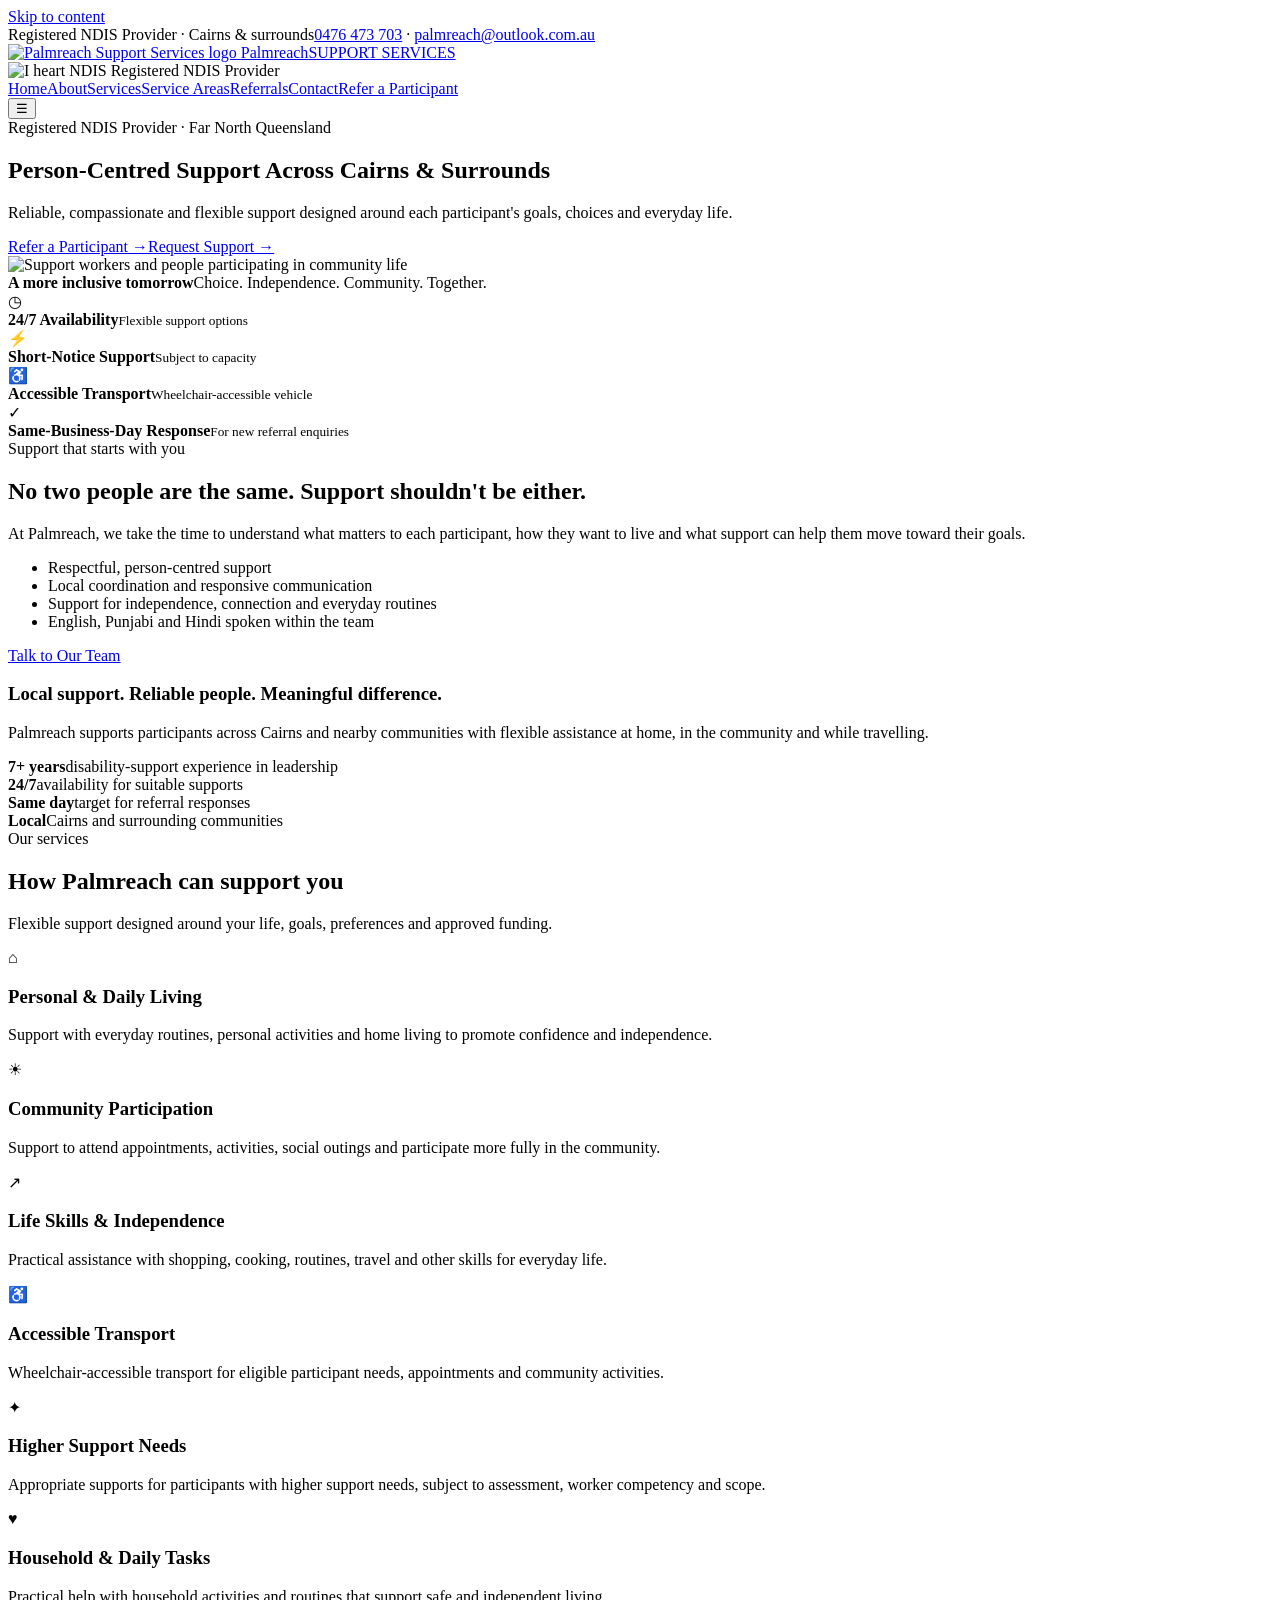
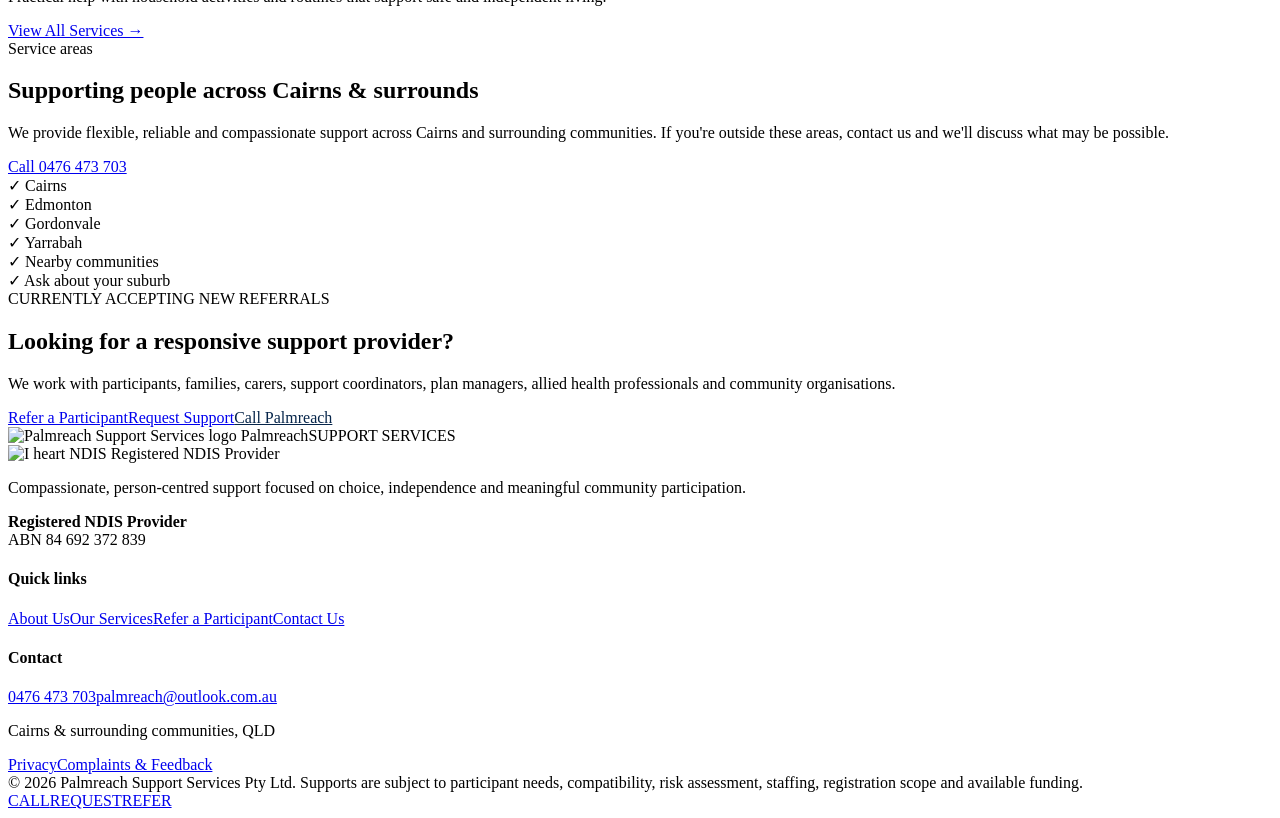
==== index.html @ 2d41258f "Add files via upload Initial Palmreach website" ====
<!doctype html><html lang="en-AU"><head>
<meta charset="utf-8"><meta name="viewport" content="width=device-width,initial-scale=1">
<title>Palmreach Support Services | NDIS Support Cairns</title><meta name="description" content="Registered NDIS provider offering person-centred disability support, accessible transport and community participation across Cairns and surrounding areas.">
<meta name="theme-color" content="#06254a"><link rel="canonical" href="https://palmreach.com.au/"><link rel="icon" type="image/png" sizes="32x32" href="assets/favicon-32.png"><link rel="apple-touch-icon" href="assets/icon-192.png"><meta property="og:site_name" content="Palmreach Support Services"><meta property="og:type" content="website"><meta property="og:url" content="https://palmreach.com.au/"><meta property="og:image" content="https://palmreach.com.au/assets/palmreach-logo.png"><link rel="stylesheet" href="assets/styles.css">
<script type="application/ld+json">
{
  "@context":"https://schema.org",
  "@type":"LocalBusiness",
  "name":"Palmreach Support Services Pty Ltd",
  "url":"https://palmreach.com.au/",
  "telephone":"+61 476 473 703",
  "email":"palmreach@outlook.com.au",
  "description":"Registered NDIS Provider offering person-centred disability support across Cairns and surrounding communities.",
  "areaServed":["Cairns","Edmonton","Gordonvale","Yarrabah","Far North Queensland"],
  "image":"https://palmreach.com.au/assets/palmreach-logo.png"
}
</script></head><body><a class="skip" href="#main">Skip to content</a>
<div class="utility"><div class="container"><span>Registered NDIS Provider · Cairns & surrounds</span><span><a href="tel:0476473703">0476 473 703</a> · <a href="mailto:palmreach@outlook.com.au">palmreach@outlook.com.au</a></span></div></div>
<header class="site-header"><div class="container nav">
<div class="brand-wrap">
<a class="logo-box" href="index.html" aria-label="Palmreach Support Services home">
<img src="assets/palmreach-logo.png" alt="Palmreach Support Services logo">
<span class="brand-copy"><span class="brand-name">Palm<span class="reach">reach</span></span><span class="brand-service">SUPPORT SERVICES</span></span>
</a>
<div class="ndis-badge"><img src="assets/i-heart-ndis-registered.jpg" alt="I heart NDIS Registered NDIS Provider"></div>
</div>
<nav class="navlinks" aria-label="Main navigation"><a href="index.html" aria-current="page">Home</a><a href="about.html">About</a><a href="services.html">Services</a><a href="index.html#areas">Service Areas</a><a href="referrals.html">Referrals</a><a href="contact.html">Contact</a><a class="cta" href="referrals.html">Refer a Participant</a></nav>
<button class="menu" type="button" aria-expanded="false" aria-label="Open navigation">☰</button>
</div></header><main id="main">
<section class="hero"><div class="container hero-grid">
<div><div class="eyebrow">Registered NDIS Provider · Far North Queensland</div>
<h1>Person-Centred Support <span>Across Cairns & Surrounds</span></h1>
<p class="lead">Reliable, compassionate and flexible support designed around each participant's goals, choices and everyday life.</p>
<div class="actions"><a class="btn btn-primary" href="referrals.html">Refer a Participant →</a><a class="btn btn-outline" href="contact.html">Request Support →</a></div>
</div>
<div class="hero-visual"><div class="hero-photo"><img src="assets/palmreach-hero.jpg" alt="Support workers and people participating in community life"></div>
<div class="float-card"><strong>A more inclusive tomorrow</strong><span>Choice. Independence. Community. Together.</span></div></div>
</div></section>

<section class="trust"><div class="container trust-grid">
<div class="trust-item"><div class="icon">◷</div><div><strong>24/7 Availability</strong><small>Flexible support options</small></div></div>
<div class="trust-item"><div class="icon">⚡</div><div><strong>Short-Notice Support</strong><small>Subject to capacity</small></div></div>
<div class="trust-item"><div class="icon">♿</div><div><strong>Accessible Transport</strong><small>Wheelchair-accessible vehicle</small></div></div>
<div class="trust-item"><div class="icon">✓</div><div><strong>Same-Business-Day Response</strong><small>For new referral enquiries</small></div></div>
</div></section>

<section class="section"><div class="container split">
<div><div class="kicker">Support that starts with you</div><h2>No two people are the same. Support shouldn't be either.</h2>
<p class="intro">At Palmreach, we take the time to understand what matters to each participant, how they want to live and what support can help them move toward their goals.</p>
<ul class="checks"><li>Respectful, person-centred support</li><li>Local coordination and responsive communication</li><li>Support for independence, connection and everyday routines</li><li>English, Punjabi and Hindi spoken within the team</li></ul>
<div class="actions"><a class="btn btn-primary" href="contact.html">Talk to Our Team</a></div></div>
<div class="panel"><h3>Local support. Reliable people. Meaningful difference.</h3><p>Palmreach supports participants across Cairns and nearby communities with flexible assistance at home, in the community and while travelling.</p>
<div class="stats"><div class="stat"><strong>7+ years</strong><span>disability-support experience in leadership</span></div><div class="stat"><strong>24/7</strong><span>availability for suitable supports</span></div><div class="stat"><strong>Same day</strong><span>target for referral responses</span></div><div class="stat"><strong>Local</strong><span>Cairns and surrounding communities</span></div></div></div>
</div></section>

<section class="section muted"><div class="container"><div class="kicker">Our services</div><h2>How Palmreach can support you</h2><p class="intro">Flexible support designed around your life, goals, preferences and approved funding.</p>
<div class="cards">
<div class="card"><div class="card-icon">⌂</div><h3>Personal & Daily Living</h3><p>Support with everyday routines, personal activities and home living to promote confidence and independence.</p></div>
<div class="card"><div class="card-icon">☀</div><h3>Community Participation</h3><p>Support to attend appointments, activities, social outings and participate more fully in the community.</p></div>
<div class="card"><div class="card-icon">↗</div><h3>Life Skills & Independence</h3><p>Practical assistance with shopping, cooking, routines, travel and other skills for everyday life.</p></div>
<div class="card"><div class="card-icon">♿</div><h3>Accessible Transport</h3><p>Wheelchair-accessible transport for eligible participant needs, appointments and community activities.</p></div>
<div class="card"><div class="card-icon">✦</div><h3>Higher Support Needs</h3><p>Appropriate supports for participants with higher support needs, subject to assessment, worker competency and scope.</p></div>
<div class="card"><div class="card-icon">♥</div><h3>Household & Daily Tasks</h3><p>Practical help with household activities and routines that support safe and independent living.</p></div>
</div>
<div class="actions"><a class="btn btn-primary" href="services.html">View All Services →</a></div></div></section>

<section class="section" id="areas"><div class="container"><div class="area">
<div><div class="kicker">Service areas</div><h2>Supporting people across Cairns & surrounds</h2><p>We provide flexible, reliable and compassionate support across Cairns and surrounding communities. If you're outside these areas, contact us and we'll discuss what may be possible.</p>
<div class="actions"><a class="btn btn-primary" href="tel:0476473703">Call 0476 473 703</a></div></div>
<div class="locations"><div class="loc">✓ Cairns</div><div class="loc">✓ Edmonton</div><div class="loc">✓ Gordonvale</div><div class="loc">✓ Yarrabah</div><div class="loc">✓ Nearby communities</div><div class="loc">✓ Ask about your suburb</div></div>
</div></div></section>

<section class="section referral"><div class="container"><span class="status">CURRENTLY ACCEPTING NEW REFERRALS</span>
<h2>Looking for a responsive support provider?</h2><p class="intro">We work with participants, families, carers, support coordinators, plan managers, allied health professionals and community organisations.</p>
<div class="actions" style="justify-content:center"><a class="btn btn-primary" href="referrals.html">Refer a Participant</a><a class="btn btn-light" href="contact.html">Request Support</a><a class="btn btn-outline" style="color:#06254a;border-color:#9fb1bd" href="tel:0476473703">Call Palmreach</a></div></div></section>
</main><footer class="footer"><div class="container">
<div class="footer-grid">
<div>
<div class="footer-brand">
<img src="assets/palmreach-logo.png" alt="Palmreach Support Services logo">
<span class="brand-copy"><span class="brand-name">Palm<span class="reach">reach</span></span><span class="brand-service">SUPPORT SERVICES</span></span>
</div>
<div class="footer-ndis"><img src="assets/i-heart-ndis-registered.jpg" alt="I heart NDIS Registered NDIS Provider"></div>
<p>Compassionate, person-centred support focused on choice, independence and meaningful community participation.</p>
<p><strong>Registered NDIS Provider</strong><br>ABN 84 692 372 839</p>
</div>
<div><h4>Quick links</h4><a href="about.html">About Us</a><a href="services.html">Our Services</a><a href="referrals.html">Refer a Participant</a><a href="contact.html">Contact Us</a></div>
<div><h4>Contact</h4><a href="tel:0476473703">0476 473 703</a><a href="mailto:palmreach@outlook.com.au">palmreach@outlook.com.au</a><p>Cairns & surrounding communities, QLD</p><a href="privacy.html">Privacy</a><a href="complaints.html">Complaints & Feedback</a></div>
</div>
<div class="footer-bottom">© 2026 Palmreach Support Services Pty Ltd. Supports are subject to participant needs, compatibility, risk assessment, staffing, registration scope and available funding.</div>
</div></footer>
<div class="mobile-actions"><a href="tel:0476473703">CALL</a><a href="contact.html">REQUEST</a><a href="referrals.html">REFER</a></div>
<script src="assets/site.js"></script></body></html>
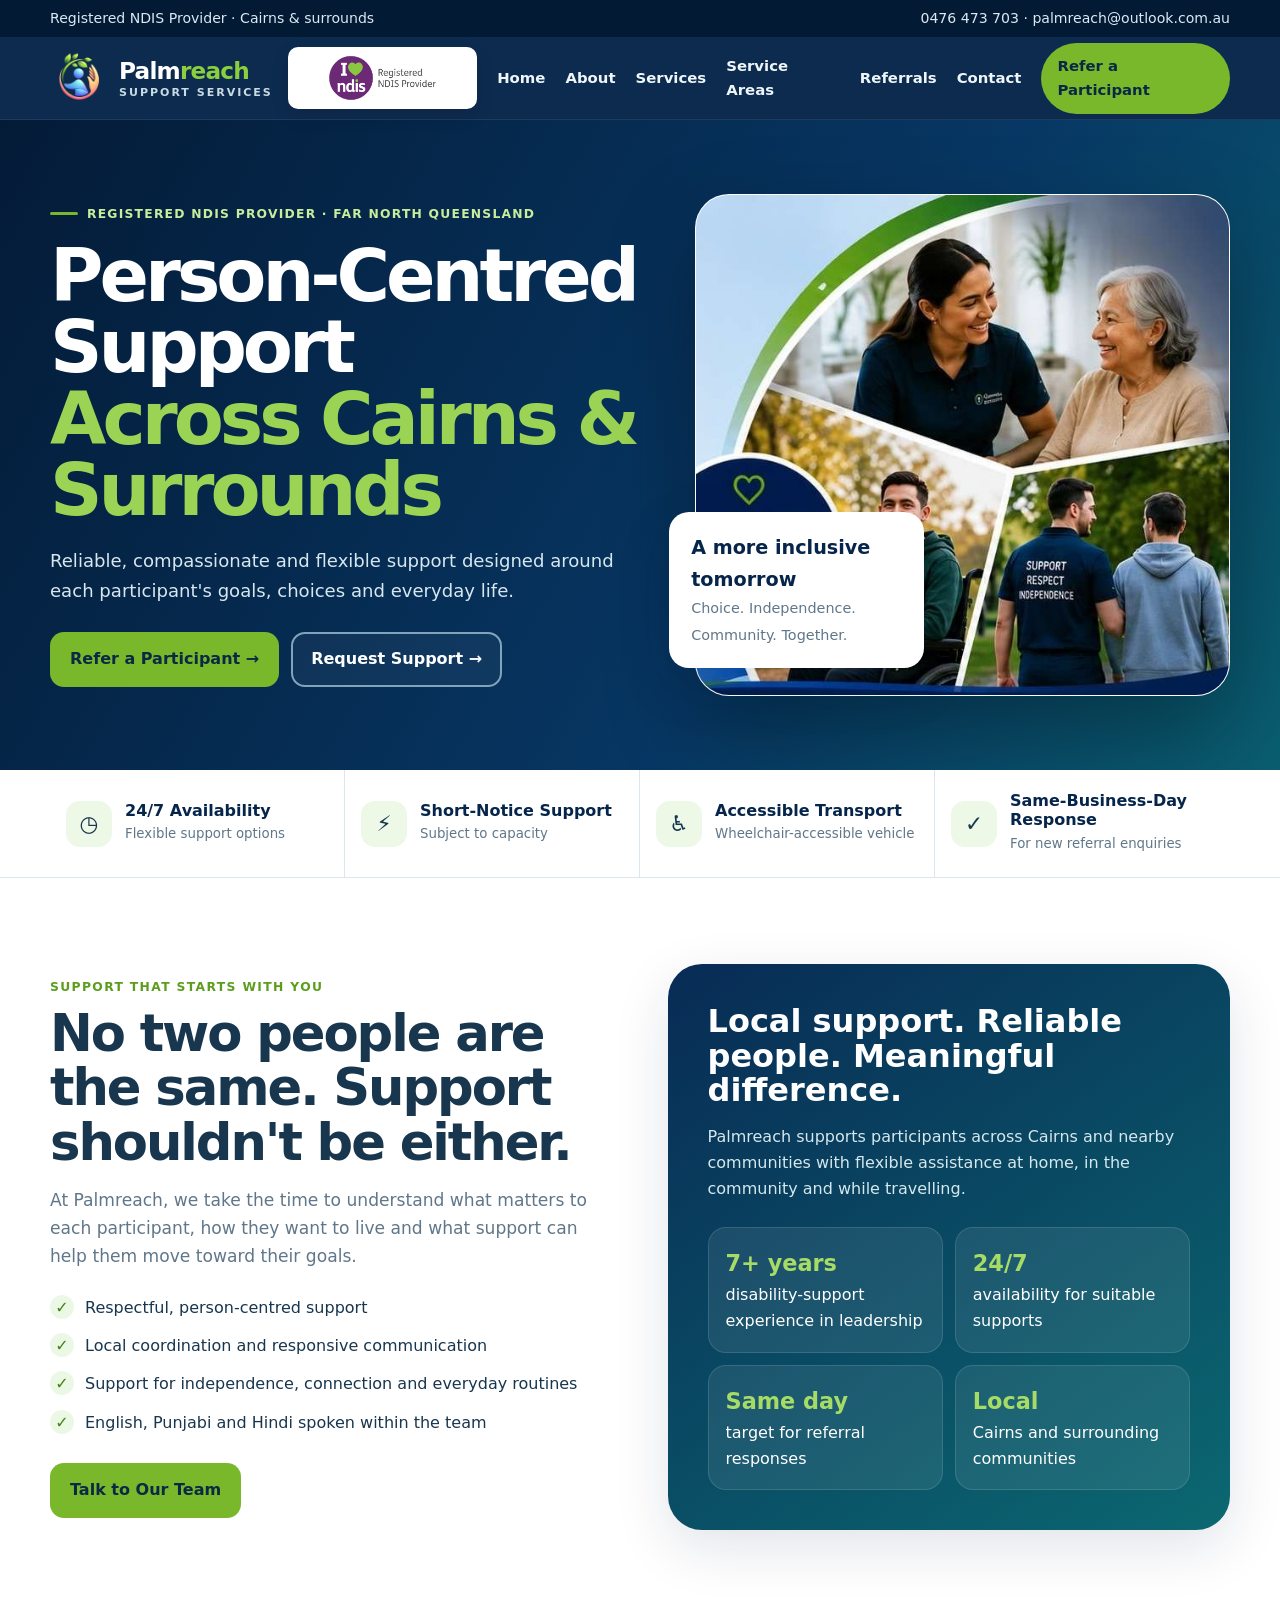
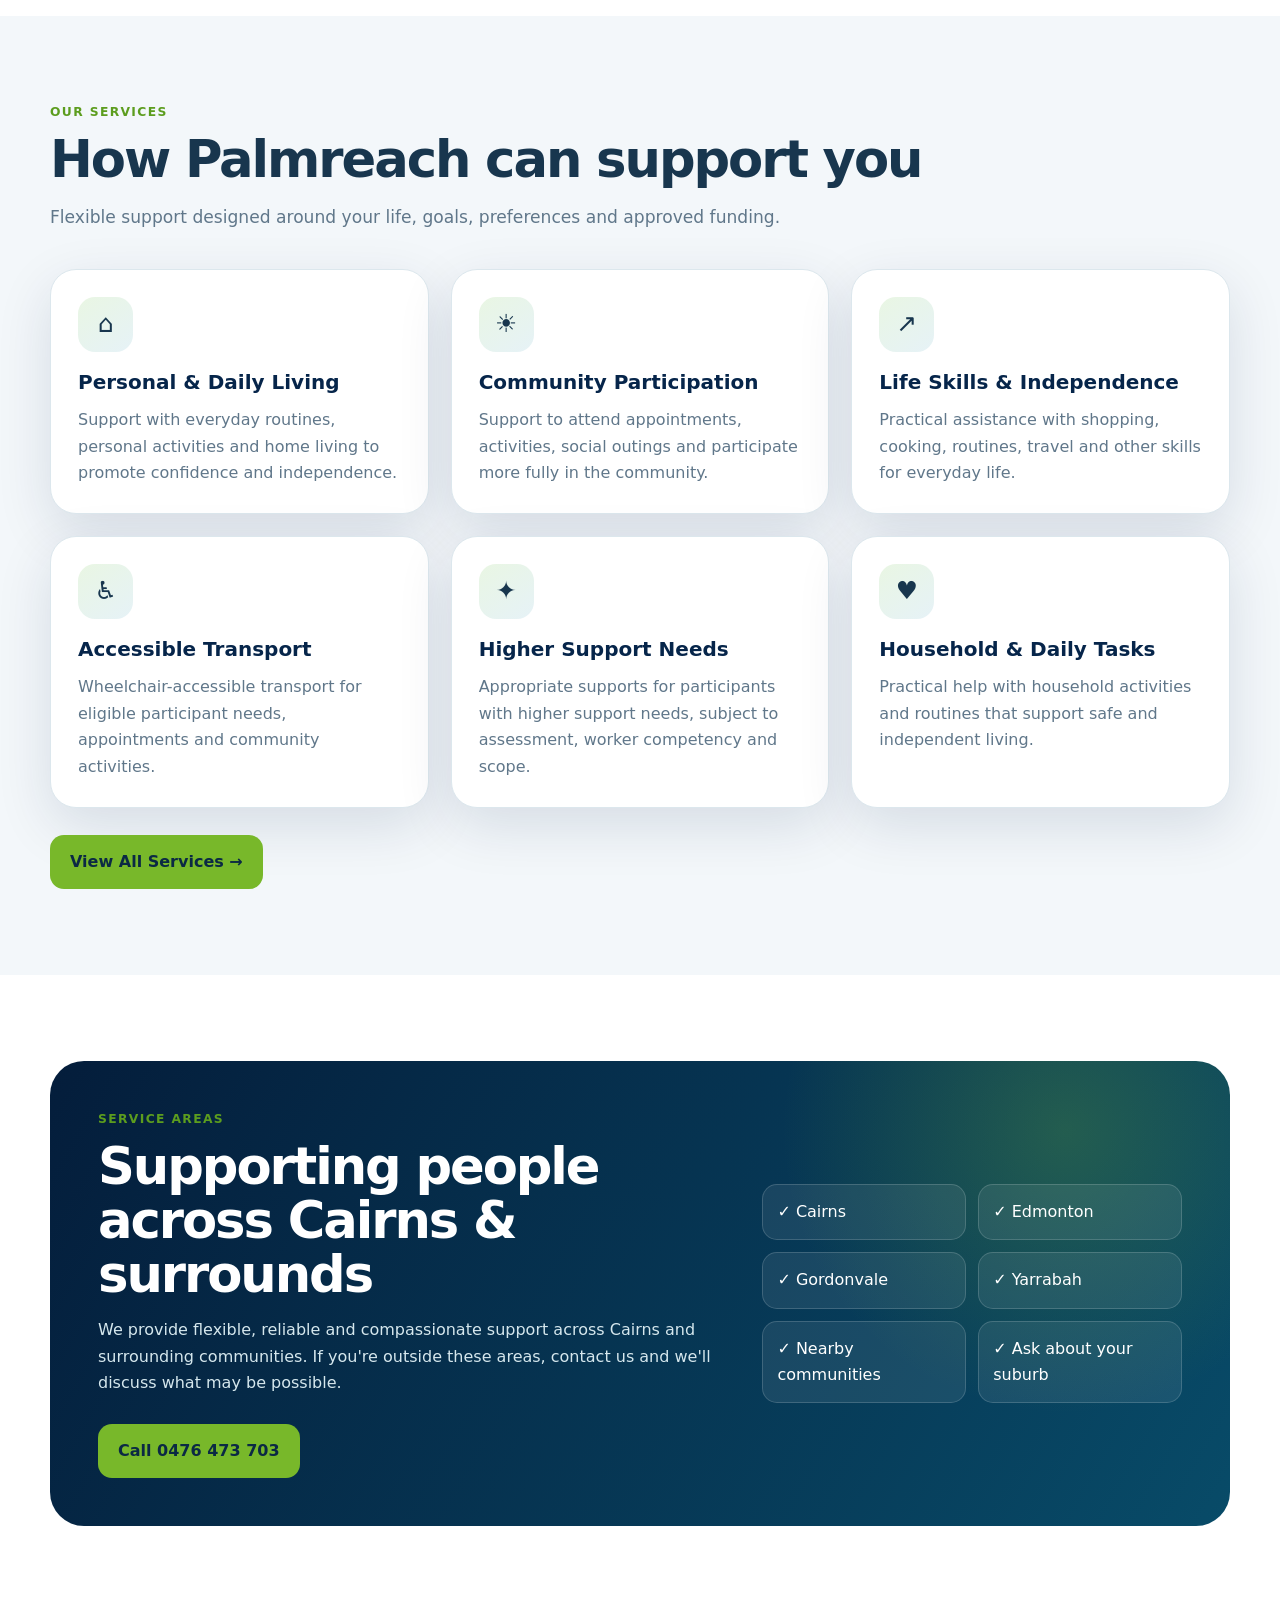
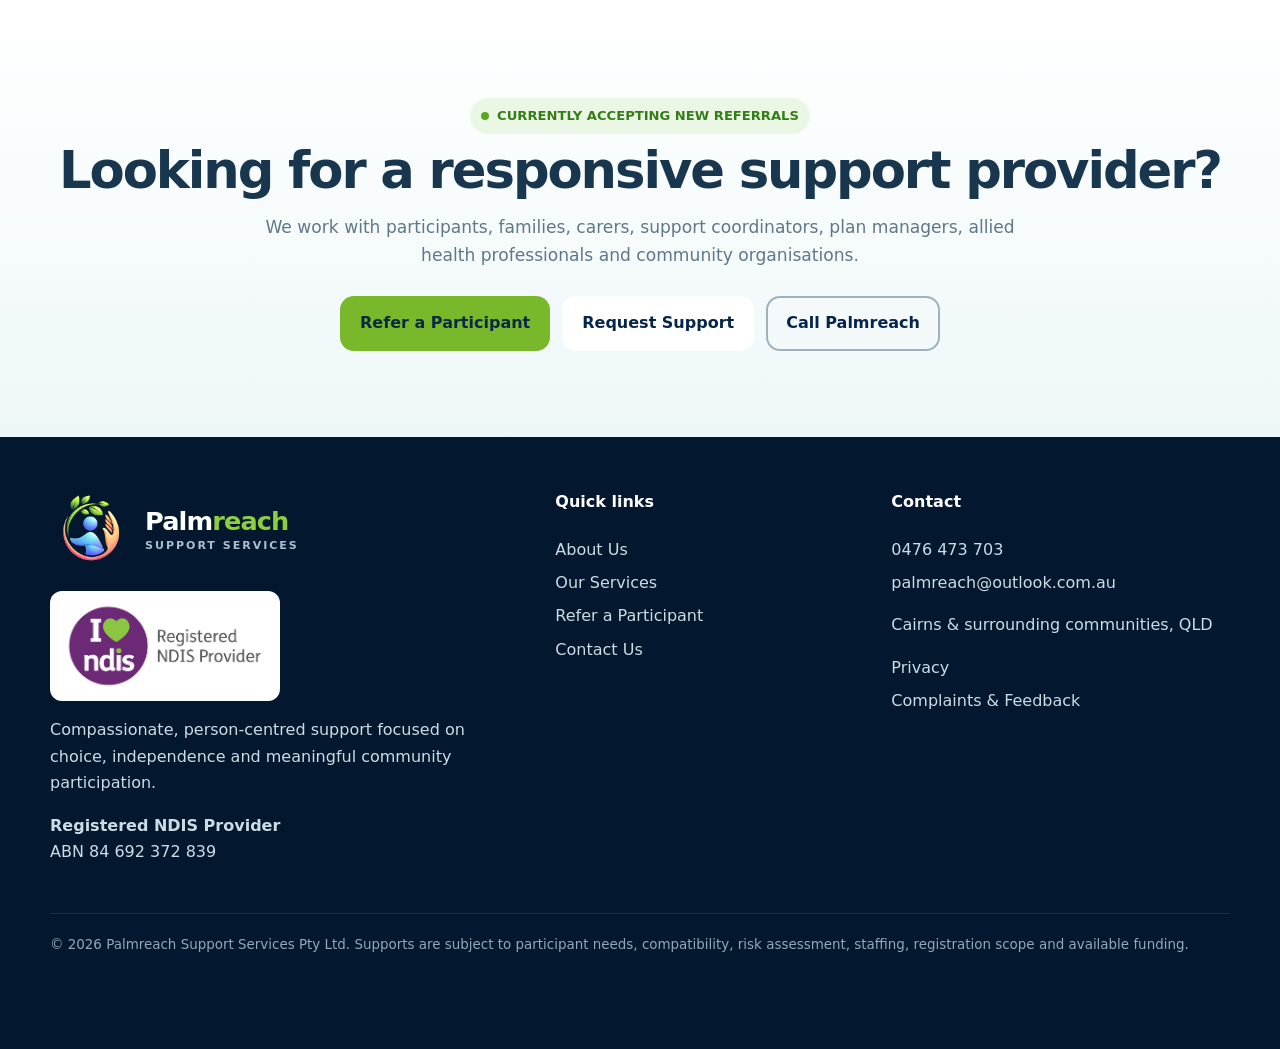
==== commit 94feb763: "Add files via upload" ====
--- a/index.html
+++ b/index.html
@@ -1,7 +1,7 @@
 <!doctype html><html lang="en-AU"><head>
 <meta charset="utf-8"><meta name="viewport" content="width=device-width,initial-scale=1">
 <title>Palmreach Support Services | NDIS Support Cairns</title><meta name="description" content="Registered NDIS provider offering person-centred disability support, accessible transport and community participation across Cairns and surrounding areas.">
-<meta name="theme-color" content="#06254a"><link rel="canonical" href="https://palmreach.com.au/"><link rel="icon" type="image/png" sizes="32x32" href="assets/favicon-32.png"><link rel="apple-touch-icon" href="assets/icon-192.png"><meta property="og:site_name" content="Palmreach Support Services"><meta property="og:type" content="website"><meta property="og:url" content="https://palmreach.com.au/"><meta property="og:image" content="https://palmreach.com.au/assets/palmreach-logo.png"><link rel="stylesheet" href="assets/styles.css">
+<meta name="theme-color" content="#06254a"><link rel="canonical" href="https://palmreach.com.au/"><link rel="icon" type="image/png" sizes="32x32" href="favicon-32.png"><link rel="apple-touch-icon" href="icon-192.png"><meta property="og:site_name" content="Palmreach Support Services"><meta property="og:type" content="website"><meta property="og:url" content="https://palmreach.com.au/"><meta property="og:image" content="https://palmreach.com.au/palmreach-logo.png"><link rel="stylesheet" href="styles.css">
 <script type="application/ld+json">
 {
   "@context":"https://schema.org",
@@ -12,17 +12,17 @@
   "email":"palmreach@outlook.com.au",
   "description":"Registered NDIS Provider offering person-centred disability support across Cairns and surrounding communities.",
   "areaServed":["Cairns","Edmonton","Gordonvale","Yarrabah","Far North Queensland"],
-  "image":"https://palmreach.com.au/assets/palmreach-logo.png"
+  "image":"https://palmreach.com.au/palmreach-logo.png"
 }
 </script></head><body><a class="skip" href="#main">Skip to content</a>
 <div class="utility"><div class="container"><span>Registered NDIS Provider · Cairns & surrounds</span><span><a href="tel:0476473703">0476 473 703</a> · <a href="mailto:palmreach@outlook.com.au">palmreach@outlook.com.au</a></span></div></div>
 <header class="site-header"><div class="container nav">
 <div class="brand-wrap">
 <a class="logo-box" href="index.html" aria-label="Palmreach Support Services home">
-<img src="assets/palmreach-logo.png" alt="Palmreach Support Services logo">
+<img src="palmreach-logo.png" alt="Palmreach Support Services logo">
 <span class="brand-copy"><span class="brand-name">Palm<span class="reach">reach</span></span><span class="brand-service">SUPPORT SERVICES</span></span>
 </a>
-<div class="ndis-badge"><img src="assets/i-heart-ndis-registered.jpg" alt="I heart NDIS Registered NDIS Provider"></div>
+<div class="ndis-badge"><img src="i-heart-ndis-registered.jpg" alt="I heart NDIS Registered NDIS Provider"></div>
 </div>
 <nav class="navlinks" aria-label="Main navigation"><a href="index.html" aria-current="page">Home</a><a href="about.html">About</a><a href="services.html">Services</a><a href="index.html#areas">Service Areas</a><a href="referrals.html">Referrals</a><a href="contact.html">Contact</a><a class="cta" href="referrals.html">Refer a Participant</a></nav>
 <button class="menu" type="button" aria-expanded="false" aria-label="Open navigation">☰</button>
@@ -33,7 +33,7 @@
 <p class="lead">Reliable, compassionate and flexible support designed around each participant's goals, choices and everyday life.</p>
 <div class="actions"><a class="btn btn-primary" href="referrals.html">Refer a Participant →</a><a class="btn btn-outline" href="contact.html">Request Support →</a></div>
 </div>
-<div class="hero-visual"><div class="hero-photo"><img src="assets/palmreach-hero.jpg" alt="Support workers and people participating in community life"></div>
+<div class="hero-visual"><div class="hero-photo"><img src="palmreach-hero.jpg" alt="Support workers and people participating in community life"></div>
 <div class="float-card"><strong>A more inclusive tomorrow</strong><span>Choice. Independence. Community. Together.</span></div></div>
 </div></section>
 
@@ -77,10 +77,10 @@
 <div class="footer-grid">
 <div>
 <div class="footer-brand">
-<img src="assets/palmreach-logo.png" alt="Palmreach Support Services logo">
+<img src="palmreach-logo.png" alt="Palmreach Support Services logo">
 <span class="brand-copy"><span class="brand-name">Palm<span class="reach">reach</span></span><span class="brand-service">SUPPORT SERVICES</span></span>
 </div>
-<div class="footer-ndis"><img src="assets/i-heart-ndis-registered.jpg" alt="I heart NDIS Registered NDIS Provider"></div>
+<div class="footer-ndis"><img src="i-heart-ndis-registered.jpg" alt="I heart NDIS Registered NDIS Provider"></div>
 <p>Compassionate, person-centred support focused on choice, independence and meaningful community participation.</p>
 <p><strong>Registered NDIS Provider</strong><br>ABN 84 692 372 839</p>
 </div>
@@ -90,4 +90,4 @@
 <div class="footer-bottom">© 2026 Palmreach Support Services Pty Ltd. Supports are subject to participant needs, compatibility, risk assessment, staffing, registration scope and available funding.</div>
 </div></footer>
 <div class="mobile-actions"><a href="tel:0476473703">CALL</a><a href="contact.html">REQUEST</a><a href="referrals.html">REFER</a></div>
-<script src="assets/site.js"></script></body></html>+<script src="site.js"></script></body></html>
--- a/styles.css
+++ b/styles.css
@@ -0,0 +1,134 @@
+
+:root{
+  --navy:#06254a;
+  --navy2:#0b3765;
+  --blue:#1475bd;
+  --green:#78b82a;
+  --green2:#5c9d1e;
+  --purple:#6f2c7d;
+  --ink:#18364e;
+  --muted:#60778a;
+  --paper:#ffffff;
+  --mist:#f3f7fa;
+  --line:#dce7ed;
+  --shadow:0 18px 55px rgba(6,37,74,.12);
+  --radius:26px;
+}
+*{box-sizing:border-box}
+html{scroll-behavior:smooth}
+body{margin:0;font-family:Inter,system-ui,-apple-system,BlinkMacSystemFont,"Segoe UI",sans-serif;color:var(--ink);background:#fff;line-height:1.65}
+img{max-width:100%;display:block}
+a{color:inherit}
+.container{width:min(1180px,calc(100% - 36px));margin:auto}
+.skip{position:absolute;left:-9999px}.skip:focus{left:14px;top:14px;background:#fff;padding:10px;z-index:9999}
+.utility{background:#031a34;color:#dce9f2;font-size:.88rem}
+.utility .container{display:flex;justify-content:space-between;gap:16px;padding:7px 0}
+.utility a{text-decoration:none}
+.site-header{position:sticky;top:0;z-index:90;background:rgba(6,37,74,.97);backdrop-filter:blur(12px);border-bottom:1px solid rgba(255,255,255,.08)}
+.nav{min-height:82px;display:flex;align-items:center;justify-content:space-between;gap:20px}
+.brand-wrap{display:flex;align-items:center;gap:16px;text-decoration:none;min-width:0}
+.logo-box{display:flex;align-items:center;gap:11px;text-decoration:none;min-width:0}
+.logo-box img{width:58px;height:58px;object-fit:contain;flex:0 0 58px}
+.ndis-badge{background:#fff;border-radius:12px;padding:5px 7px;width:145px}
+.ndis-badge img{width:100%;height:52px;object-fit:contain}
+.navlinks{display:flex;align-items:center;gap:20px}
+.navlinks a{color:#eef6fa;text-decoration:none;font-size:.93rem;font-weight:750}
+.navlinks a:hover,.navlinks a:focus{color:#a8dd68}
+.navlinks .cta{color:#092845;background:var(--green);padding:11px 16px;border-radius:999px}
+.menu{display:none;border:1px solid rgba(255,255,255,.25);background:transparent;color:#fff;border-radius:12px;padding:8px 11px;font-size:1.2rem}
+.hero{background:linear-gradient(120deg,#041b37 0%,#073764 62%,#0a5e70 100%);color:#fff;overflow:hidden}
+.hero-grid{display:grid;grid-template-columns:1.06fr .94fr;gap:42px;align-items:center;min-height:650px;padding:62px 0}
+.eyebrow{display:flex;align-items:center;gap:9px;color:#c7ed9d;font-weight:850;letter-spacing:.1em;text-transform:uppercase;font-size:.77rem}
+.eyebrow:before{content:"";width:28px;height:3px;border-radius:4px;background:var(--green)}
+.hero h1{font-size:clamp(2.7rem,5.7vw,5.4rem);letter-spacing:-.055em;line-height:.98;margin:16px 0 20px;max-width:760px}
+.hero h1 span{display:block;color:#9bd454}
+.hero .lead{max-width:680px;color:#d7e7ef;font-size:1.13rem}
+.actions{display:flex;flex-wrap:wrap;gap:12px;margin-top:27px}
+.btn{display:inline-flex;align-items:center;justify-content:center;min-height:49px;padding:12px 18px;border-radius:14px;text-decoration:none;font-weight:850;border:2px solid transparent}
+.btn-primary{background:var(--green);color:#0b2944}
+.btn-primary:hover{background:#8bca40}
+.btn-outline{border-color:#82a4bb;color:#fff;background:rgba(255,255,255,.04)}
+.btn-light{background:#fff;color:var(--navy)}
+.hero-visual{position:relative}
+.hero-photo{border-radius:34px;overflow:hidden;box-shadow:0 35px 90px rgba(0,0,0,.32);border:1px solid rgba(255,255,255,.22);background:#fff}
+.hero-photo img{width:100%;height:500px;object-fit:cover}
+.float-card{position:absolute;left:-26px;bottom:28px;background:#fff;color:var(--navy);padding:20px 22px;border-radius:20px;box-shadow:var(--shadow);max-width:255px}
+.float-card strong{display:block;font-size:1.2rem}.float-card span{font-size:.9rem;color:var(--muted)}
+.trust{background:#fff;border-bottom:1px solid var(--line)}
+.trust-grid{display:grid;grid-template-columns:repeat(4,1fr)}
+.trust-item{display:flex;gap:13px;align-items:center;padding:21px 16px;border-right:1px solid var(--line)}
+.trust-item:last-child{border-right:0}
+.icon{width:46px;height:46px;border-radius:14px;background:#edf8e6;display:grid;place-items:center;font-size:1.35rem;flex:0 0 46px}
+.trust-item strong{display:block;color:var(--navy);line-height:1.2}.trust-item small{color:var(--muted)}
+.section{padding:86px 0}.section-sm{padding:64px 0}.muted{background:var(--mist)}.dark{background:var(--navy);color:#fff}
+.kicker{color:var(--green2);font-weight:850;text-transform:uppercase;letter-spacing:.11em;font-size:.77rem}
+.dark .kicker{color:#b5e47f}
+h2{font-size:clamp(2rem,4vw,3.45rem);letter-spacing:-.04em;line-height:1.06;margin:9px 0 16px}
+.intro{max-width:780px;color:var(--muted);font-size:1.07rem}.dark .intro{color:#c8dce6}
+.cards{display:grid;grid-template-columns:repeat(3,1fr);gap:22px;margin-top:38px}
+.card{background:#fff;border:1px solid var(--line);border-radius:var(--radius);padding:27px;box-shadow:var(--shadow)}
+.card .card-icon{width:55px;height:55px;border-radius:17px;background:linear-gradient(145deg,#e9f6e3,#e6f2f7);display:grid;place-items:center;font-size:1.55rem}
+.card h3{font-size:1.25rem;color:var(--navy);margin:14px 0 8px}.card p{color:var(--muted);margin:0}
+.split{display:grid;grid-template-columns:1fr 1fr;gap:55px;align-items:center}
+.panel{border-radius:34px;padding:40px;background:linear-gradient(145deg,#082b55,#0b6871);color:#fff;box-shadow:var(--shadow)}
+.panel h3{font-size:2rem;line-height:1.08;margin:0 0 12px}.panel p{color:#d5e8ed}
+.stats{display:grid;grid-template-columns:1fr 1fr;gap:12px;margin-top:24px}
+.stat{background:rgba(255,255,255,.08);border:1px solid rgba(255,255,255,.12);border-radius:18px;padding:17px}
+.stat strong{display:block;color:#a6dc66;font-size:1.4rem}
+.checks{list-style:none;padding:0;display:grid;gap:12px;margin:24px 0}
+.checks li{display:flex;gap:11px}
+.checks li:before{content:"✓";width:24px;height:24px;border-radius:50%;display:grid;place-items:center;background:#ecf8e6;color:#438313;font-weight:900;flex:0 0 24px}
+.area{background:radial-gradient(circle at 86% 15%,rgba(120,184,42,.25),transparent 26%),linear-gradient(120deg,#041d3b,#084b68);border-radius:34px;color:#fff;padding:48px;display:grid;grid-template-columns:1.2fr .8fr;gap:35px;align-items:center}
+.area p{color:#d5e7ed}.locations{display:grid;grid-template-columns:1fr 1fr;gap:12px}
+.loc{background:rgba(255,255,255,.08);border:1px solid rgba(255,255,255,.16);border-radius:15px;padding:14px}
+.referral{text-align:center;background:linear-gradient(180deg,#fff,#eef7f8)}
+.referral .intro{margin:auto}.status{display:inline-flex;align-items:center;gap:8px;background:#eaf7e4;color:#357d19;font-weight:850;padding:7px 11px;border-radius:999px;font-size:.82rem}
+.status:before{content:"";width:8px;height:8px;border-radius:50%;background:#58a921}
+.contact-grid{display:grid;grid-template-columns:.78fr 1.22fr;gap:28px}
+.contact-box{background:var(--navy);color:#fff;border-radius:27px;padding:30px}.contact-box a,.contact-box p{color:#d8e7ef}
+.form{background:#fff;border:1px solid var(--line);border-radius:27px;padding:28px;box-shadow:var(--shadow)}
+.form-grid{display:grid;grid-template-columns:1fr 1fr;gap:15px}.field{display:grid;gap:7px}.field.full{grid-column:1/-1}
+label{font-weight:750;color:#294b61}input,select,textarea{width:100%;padding:13px 14px;border:1px solid #ccdce4;border-radius:12px;background:#fff;font:inherit;color:#17364b}
+input:focus,select:focus,textarea:focus{outline:3px solid rgba(120,184,42,.23);border-color:#6da82a}textarea{min-height:115px;resize:vertical}
+.notice{background:#f0f8ec;border-left:4px solid var(--green);padding:13px 15px;border-radius:12px;font-size:.9rem;color:#41605c}.form-note{font-size:.85rem;color:var(--muted)}
+.services{display:grid;grid-template-columns:repeat(2,1fr);gap:14px 24px;margin-top:30px}.service{padding:16px 0;border-bottom:1px solid var(--line)}.service strong{display:block;color:var(--navy)}
+.page-hero{background:linear-gradient(125deg,#041d3a,#085463);color:#fff;padding:78px 0 64px}.page-hero h1{font-size:clamp(2.5rem,5vw,4.7rem);letter-spacing:-.05em;line-height:1;margin:10px 0 15px}.page-hero p{max-width:760px;color:#d5e7ed;font-size:1.07rem}
+.legal{max-width:880px}.legal h2{font-size:1.7rem;margin-top:34px}.legal p,.legal li{color:#506a79}
+.cta-band{display:flex;align-items:center;justify-content:space-between;gap:24px;background:#ecf7e7;border:1px solid #d9ebd1;padding:28px;border-radius:25px}
+.footer{background:#03182f;color:#cbdce5;padding:52px 0 92px}.footer-grid{display:grid;grid-template-columns:1.25fr .8fr .9fr;gap:35px}.footer h4{color:#fff;margin-top:0}.footer a{display:block;color:#cbdce5;text-decoration:none;margin:7px 0}.footer a:hover{color:#9cd65b}
+.footer-brand{background:#fff;border-radius:14px;padding:7px;width:280px;max-width:100%}.footer-brand img{width:100%;height:88px;object-fit:cover;object-position:center 44%}
+.footer-bottom{border-top:1px solid rgba(255,255,255,.1);margin-top:32px;padding-top:20px;font-size:.84rem;color:#91a9b6}
+.mobile-actions{display:none}
+@media(max-width:980px){
+ .navlinks{display:none;position:absolute;top:81px;left:0;right:0;background:#06254a;padding:20px;flex-direction:column;align-items:stretch}
+ .navlinks.open{display:flex}.menu{display:block}.ndis-badge{display:none}
+ .hero-grid,.split,.area,.contact-grid{grid-template-columns:1fr}.hero-grid{min-height:auto}.hero-photo img{height:420px}
+ .trust-grid{grid-template-columns:1fr 1fr}.trust-item:nth-child(2){border-right:0}.cards{grid-template-columns:1fr 1fr}.footer-grid{grid-template-columns:1fr 1fr}
+}
+@media(max-width:650px){
+ body{padding-bottom:66px}.utility{display:none}.container{width:min(100% - 26px,1180px)}.nav{min-height:70px}
+ .logo-box{display:flex;align-items:center;gap:11px;text-decoration:none;min-width:0}.logo-box img{width:58px;height:58px;object-fit:contain;flex:0 0 58px}.navlinks{top:69px}
+ .hero-grid{padding:42px 0}.hero h1{font-size:clamp(2.55rem,13vw,4rem)}.hero-photo img{height:350px}.float-card{left:14px;right:14px;bottom:14px;max-width:none}
+ .trust-grid,.cards,.stats,.locations,.form-grid,.services,.footer-grid{grid-template-columns:1fr}.trust-item{border-right:0;border-bottom:1px solid var(--line)}.trust-item:last-child{border-bottom:0}
+ .section{padding:65px 0}.area{padding:28px}.cta-band{align-items:flex-start;flex-direction:column}
+ .mobile-actions{display:grid;grid-template-columns:1fr 1fr 1fr;position:fixed;left:0;right:0;bottom:0;z-index:120;background:#fff;border-top:1px solid var(--line);box-shadow:0 -8px 30px rgba(6,37,74,.13)}
+ .mobile-actions a{text-decoration:none;text-align:center;padding:13px 6px;font-size:.81rem;font-weight:850;color:var(--navy)}.mobile-actions a:nth-child(2){background:var(--green)}
+}
+
+.brand-copy{display:flex;flex-direction:column;line-height:1;white-space:nowrap}
+.brand-name{font-size:1.45rem;font-weight:900;letter-spacing:-.035em;color:#fff}
+.brand-name .reach{color:#8bcf3f}
+.brand-service{margin-top:5px;font-size:.69rem;letter-spacing:.18em;font-weight:800;color:#c9dbe5}
+.ndis-badge{background:#fff;border-radius:10px;padding:3px 6px;width:190px;box-shadow:0 7px 18px rgba(0,0,0,.12)}
+.ndis-badge img{display:block;width:100%;height:56px;object-fit:contain}
+.footer-brand{display:flex;align-items:center;gap:13px;background:transparent;padding:0;width:auto}
+.footer-brand img{width:82px;height:82px;object-fit:contain}
+.footer-brand .brand-name{font-size:1.6rem}
+.footer-brand .brand-service{color:#aac0cc}
+.footer-ndis{background:#fff;border-radius:12px;padding:5px 8px;width:230px;max-width:100%;margin-top:20px}
+.footer-ndis img{width:100%;height:auto;display:block}
+@media(max-width:650px){
+ .logo-box img{width:48px;height:48px;flex-basis:48px}
+ .brand-name{font-size:1.12rem}
+ .brand-service{font-size:.55rem;letter-spacing:.14em}
+}
